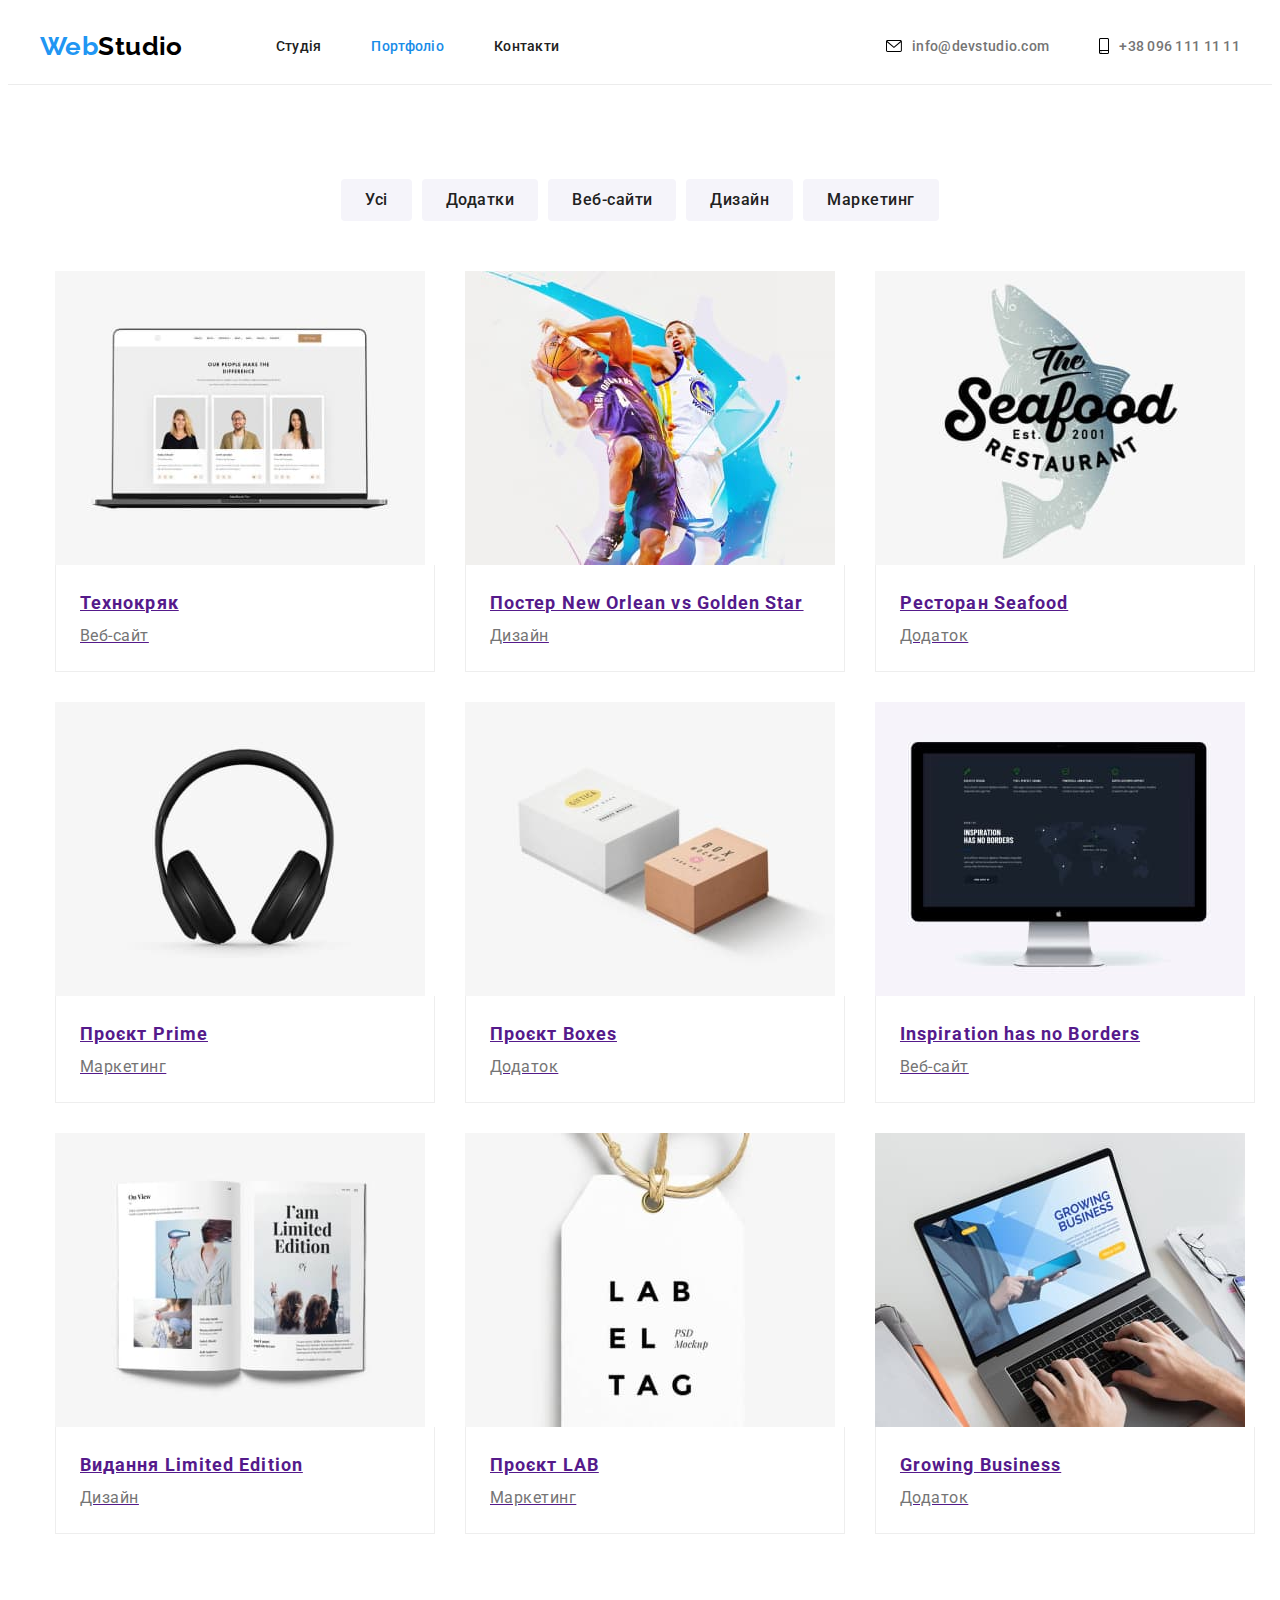
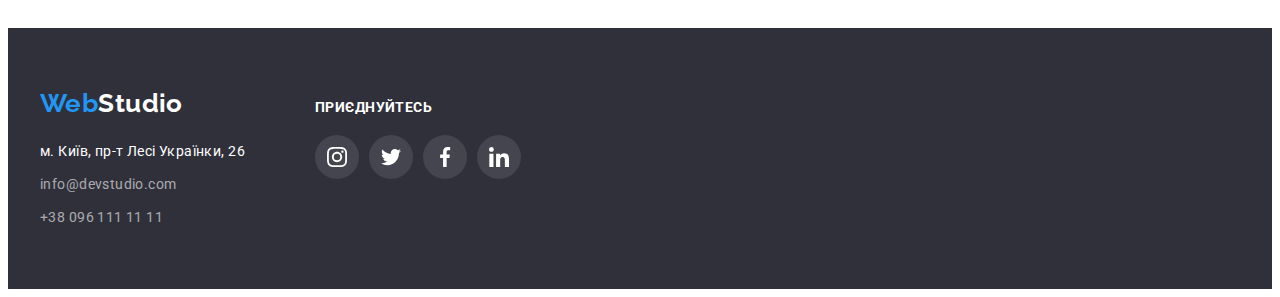
==== portfolio.html @ 4ae8505f "Initial commit" ====
<!DOCTYPE html>
<html lang="uk">
  <head>
    <meta charset="UTF-8" />
    <meta http-equiv="X-UA-Compatible" content="IE=edge" />
    <meta name="viewport" content="width=device-width, initial-scale=1.0" />
    <title>Portfolio</title>
    <link rel="preconnect" href="https://fonts.googleapis.com" />
    <link rel="preconnect" href="https://fonts.gstatic.com" crossorigin />
    <link
      href="https://fonts.googleapis.com/css2?family=Raleway:wght@700&family=Roboto:wght@400;500;700;900&display=swap"
      rel="stylesheet"
    />
    <link
      rel="stylesheet"
      href="https://cdnjs.cloudflare.com/ajax/libs/modern-normalize/1.1.0/modern-normalize.min.css"
      integrity="sha512-wpPYUAdjBVSE4KJnH1VR1HeZfpl1ub8YT/NKx4PuQ5NmX2tKuGu6U/JRp5y+Y8XG2tV+wKQpNHVUX03MfMFn9Q=="
      crossorigin="anonymous"
      referrerpolicy="no-referrer"
    />
    <link rel="stylesheet" href="./styles/styles.css" />
  </head>
  <body>
    <!-- Header -->

    <header class="header">
      <div class="container header-container">
        <a class="header-logo" lang="en" href="./index.html">
          <span class="web-logo">Web</span>Studio
        </a>
        <nav class="header-nav">
          <ul class="site-nav">
            <li class="site-nav-list">
              <a class="site-nav-item" href="./index.html">Студія</a>
            </li>
            <li class="site-nav-list">
              <a class="site-nav-item current" href="./portfolio.html"
                >Портфоліо</a
              >
            </li>
            <li class="site-nav-list">
              <a class="site-nav-item" href="">Контакти</a>
            </li>
          </ul>
        </nav>
        <ul class="header-contacts-list">
          <li class="header-contacts-item">
            <svg class="contacts-icon" width="16" height="12">
              <use href="./images/icons.svg#envelope"></use>
            </svg>
            <a class="header-email" href="mailto:info@devstudio.com"
              >info@devstudio.com</a
            >
          </li>
          <li class="header-contacts-item">
            <svg class="contacts-icon" width="10" height="16">
              <use href="./images/icons.svg#smartphone"></use>
            </svg>
            <a class="header-tel" href="tel:+380961111111">+38 096 111 11 11</a>
          </li>
        </ul>
      </div>
    </header>

    <!-- Menu -->

    <main class="portfolio-main-container">
      <section class="section section-projects">
        <div class="container projects-container">
          <h1 class="visually-hidden">portfolio-preview</h1>
          <div class="portfolio-filter">
            <ul class="portfolio-menu">
              <li class="portfolio-menu-item">
                <button class="button-portfolio" type="button">Усі</button>
              </li>
              <li class="portfolio-menu-item">
                <button class="button-portfolio" type="button">Додатки</button>
              </li>
              <li class="portfolio-menu-item">
                <button class="button-portfolio" type="button">
                  Веб-сайти
                </button>
              </li>
              <li class="portfolio-menu-item">
                <button class="button-portfolio" type="button">Дизайн</button>
              </li>
              <li class="portfolio-menu-item">
                <button class="button-portfolio" type="button">
                  Маркетинг
                </button>
              </li>
            </ul>
          </div>

          <!-- Gallery -->

          <div class="container porfolio-projects">
            <ul class="list-portfolio card-set">
              <li class="list-portfolio-item card-set-item">
                <a
                  class="list-portfolio-link"
                  href=""
                  rel="noopener noreferrer"
                >
                  <img
                    class="portfolio-img"
                    src="./images/techcrack.jpg"
                    alt="Laptop"
                  />
                  <div class="portfolio-card-description">
                    <h2 class="project-title">Технокряк</h2>
                    <p class="project-description">Веб-сайт</p>
                  </div>
                </a>
              </li>
              <li class="list-portfolio-item card-set-item">
                <a
                  class="list-portfolio-link"
                  href=""
                  rel="noopener noreferrer"
                >
                  <img
                    class="portfolio-img"
                    src="./images/posterneworlean.jpg"
                    alt="New Orlean team"
                  />
                  <div class="portfolio-card-description">
                    <h2 class="project-title">
                      Постер New Orlean vs Golden Star
                    </h2>
                    <p class="project-description">Дизайн</p>
                  </div>
                </a>
              </li>
              <li class="list-portfolio-item card-set-item">
                <a
                  class="list-portfolio-link"
                  href=""
                  rel="noopener noreferrer"
                >
                  <img
                    class="portfolio-img"
                    src="./images/seafood.jpg"
                    alt="Seafood Logo"
                  />
                  <div class="portfolio-card-description">
                    <h2 class="project-title">Ресторан Seafood</h2>
                    <p class="project-description">Додаток</p>
                  </div>
                </a>
              </li>
              <li class="list-portfolio-item card-set-item">
                <a
                  class="list-portfolio-link"
                  href=""
                  rel="noopener noreferrer"
                >
                  <img
                    class="portfolio-img"
                    src="./images/prime.jpg"
                    alt="Headphones"
                  />
                  <div class="portfolio-card-description">
                    <h2 class="project-title">Проєкт Prime</h2>
                    <p class="project-description">Маркетинг</p>
                  </div>
                </a>
              </li>
              <li class="list-portfolio-item card-set-item">
                <a
                  class="list-portfolio-link"
                  href=""
                  rel="noopener noreferrer"
                >
                  <img
                    class="portfolio-img"
                    src="./images/boxes.jpg"
                    alt="Boxes"
                  />
                  <div class="portfolio-card-description">
                    <h2 class="project-title">Проєкт Boxes</h2>
                    <p class="project-description">Додаток</p>
                  </div>
                </a>
              </li>
              <li class="list-portfolio-item card-set-item">
                <a
                  class="list-portfolio-link"
                  href=""
                  rel="noopener noreferrer"
                >
                  <img
                    class="portfolio-img"
                    src="./images/inspiration.jpg"
                    alt="Monitor"
                  />
                  <div class="portfolio-card-description">
                    <h2 class="project-title">Inspiration has no Borders</h2>
                    <p class="project-description">Веб-сайт</p>
                  </div>
                </a>
              </li>
              <li class="list-portfolio-item card-set-item">
                <a
                  class="list-portfolio-link"
                  href=""
                  rel="noopener noreferrer"
                >
                  <img
                    class="portfolio-img"
                    src="./images/booklimitededition.jpg"
                    alt="Book"
                  />
                  <div class="portfolio-card-description">
                    <h2 class="project-title">Видання Limited Edition</h2>
                    <p class="project-description">Дизайн</p>
                  </div>
                </a>
              </li>
              <li class="list-portfolio-item card-set-item">
                <a
                  class="list-portfolio-link"
                  href=""
                  rel="noopener noreferrer"
                >
                  <img
                    class="portfolio-img"
                    src="./images/lab.jpg"
                    alt="Lab Logo"
                  />
                  <div class="portfolio-card-description">
                    <h2 class="project-title">Проєкт LAB</h2>
                    <p class="project-description">Маркетинг</p>
                  </div>
                </a>
              </li>
              <li class="list-portfolio-item card-set-item">
                <a
                  class="list-portfolio-link"
                  href=""
                  rel="noopener noreferrer"
                >
                  <img
                    class="portfolio-img"
                    src="./images/growingbusiness.jpg"
                    alt="Appication"
                  />
                  <div class="portfolio-card-description">
                    <h2 class="project-title">Growing Business</h2>
                    <p class="project-description">Додаток</p>
                  </div>
                </a>
              </li>
            </ul>
          </div>
        </div>
      </section>
    </main>

    <!-- Footer -->

    <footer class="footer">
      <div class="container footer-container">
        <div class="footer-contacts">
          <a class="footer-logo" lang="en" href="./index.html">
            <span class="web-logo">Web</span>Studio</a
          >
          <address>
            <ul class="footer-list">
              <li class="list-studio footer-list-item">
                <a
                  class="footer-adress"
                  href="https://goo.gl/maps/SowUrspjPFDkWuth7"
                  target="_blank"
                  rel="noopener noreferrer nofollow"
                >
                  м. Київ, пр-т Лесі Українки, 26
                </a>
              </li>
              <li class="list-studio footer-list-item">
                <a class="footer-mail" href="mailto:info@devstudio.com"
                  >info@devstudio.com</a
                >
              </li>
              <li class="list-studio footer-list-item">
                <a class="footer-tel" href="tel:+380961111111"
                  >+38 096 111 11 11</a
                >
              </li>
            </ul>
          </address>
        </div>
        <div class="footer-connection-container">
          <h3 class="footer-connection-title">приєднуйтесь</h3>
          <ul class="socials-list">
            <li class="socials-item">
              <a
                class="socials-link"
                href="https://instagram.com"
                target="_blank"
                rel="noopener noreferrer"
                aria-label="Instagram icon"
              >
                <svg class="socials-icon" width="20" height="20">
                  <use href="./images/icons.svg#instagram-link"></use>
                </svg>
              </a>
            </li>
            <li class="socials-item">
              <a
                class="socials-link"
                href="https://twitter.com"
                aria-label="Twitter icon"
                target="_blank"
                rel="noopener noreferrer"
              >
                <svg class="socials-icon" width="20" height="20">
                  <use href="./images/icons.svg#twitter-link"></use>
                </svg>
              </a>
            </li>
            <li class="socials-item">
              <a
                class="socials-link"
                href="https://facebook.com"
                aria-label="Facebook icon"
                target="_blank"
                rel="noopener noreferrer"
              >
                <svg class="socials-icon" width="20" height="20">
                  <use href="./images/icons.svg#facebook-link"></use>
                </svg>
              </a>
            </li>
            <li class="socials-item">
              <a
                class="socials-link"
                href="https://linkedin.com"
                aria-label="LinkedIn icon"
                target="_blank"
                rel="noopener noreferrer"
              >
                <svg class="socials-icon" width="20" height="20">
                  <use href="./images/icons.svg#linkedin-link"></use>
                </svg>
              </a>
            </li>
          </ul>
        </div>
      </div>
    </footer>
  </body>
</html>
---- styles/styles.css ----
:root {
  --body-color: #212121;
  --main-title-color: #ffffff;
  --bg-color: #c4c4c4;
  --footer-bg-color: #2f303a;
  --hero-btn-color: #ffffff;
  --secondary-title-color: #ffffff;
  --secondary-btn-color: #212121;
  --secondary-btn-back-color: #f5f4fa;
  --link-decoration-color: #2196f3;
  --web-logo-color: #2196f3;
  --description-text: #757575;
  --link-active: #188ce8;
  --header-bottom-color: #ececec;
  --btn-box-shadow: 0px 4px 4px rgba(0, 0, 0, 0.15);
  --portfolio-border-color: #eeeeee;
  --footer-icon-color: #ffffff;
  --indent: 30px;
  --items: 3;
}

body {
  font-family: Roboto, sans-serif;
  font-size: 14px;
  letter-spacing: 0.03em;
  color: var(--body-color);
}

/*----------------------reset----------------------*/
.list-studio,
.list-portfolio,
.site-nav,
.site-nav-list,
.footer-list,
.header-contacts-list,
.portfolio-menu,
.portfolio-menu-item,
.about-us-list,
.cases-cards,
.team-list,
.clients-list,
.socials-list {
  list-style: none;
  margin: 0;
  padding: 0;
}

h1,
h2,
h3,
h4,
h5,
h6,
p {
  margin: 0;
}

img {
  display: block;
  max-width: 100%;
  height: auto;
}

.container {
  width: 1200px;
  padding: 0 15px;
  margin-left: auto;
  margin-right: auto;
}

.section {
  padding: 94px 0;
}

.visually-hidden {
  position: absolute;
  width: 1px;
  height: 1px;
  margin: -1px;
  border: 0;
  padding: 0;
  white-space: nowrap;
  clip-path: inset(100%);
  clip: rect(0 0 0 0);
  overflow: hidden;
}

/*----------------------HEADER----------------------*/
.header {
  border-bottom: 1px solid;
  border-color: var(--header-bottom-color);
}

.header-container {
  display: flex;
  justify-content: space-between;
  align-items: center;
}
.header-logo {
  margin-right: 93px;
  font-family: Raleway, sans-serif;
  font-weight: 700;
  font-size: 26px;
  line-height: calc(31 / 26);
  color: #000000;
  text-decoration: none;
}

.web-logo {
  color: var(--web-logo-color);
}
.header-nav {
  display: flex;
  align-items: center;
  justify-content: space-between;
}
.site-nav {
  display: flex;
}
.site-nav-list:not(:last-child) {
  margin-right: 50px;
}
.site-nav-item {
  display: block;
  padding-top: 30px;
  padding-bottom: 30px;
  color: var(--secondary-btn-color);
  font-weight: 500;
  line-height: calc(16 / 14);
  letter-spacing: 0.02em;
  text-decoration: none;
}
.current {
  color: var(--link-active);
}
.site-nav-item:hover,
.site-nav-item:focus,
.site-nav-item:active {
  color: var(--link-active);
}
.header-contacts-list {
  display: flex;
  margin-left: auto;
  padding: 0;
}

.header-contacts-item {
  display: flex;
  align-items: center;
}

.header-contacts-item:not(:last-child) {
  margin-right: 50px;
}
.header-email,
.header-tel {
  color: var(--description-text);
  text-decoration: none;
  font-size: 14px;
  font-weight: 500;
  line-height: calc(16 / 14);
  letter-spacing: 0.02em;
}

.contacts-icon {
  margin-right: 10px;
}
.header-contacts-item:hover,
.header-contacts-item:focus {
  fill: var(--link-decoration-color);
}

.header-email:hover,
.header-tel:hover,
.header-email:focus,
.header-tel:focus {
  color: var(--link-active);
}

/*----------------------Main-----------------*/
/* Hero */
.hero {
  max-width: 1600px;
  margin: 0 auto;
  padding: 200px 0;
  background-image: linear-gradient(
      to right,
      rgba(47, 48, 58, 0.4),
      rgba(47, 48, 58, 0.4)
    ),
    url(../images/hero-bg-img.jpg);
  background-repeat: no-repeat;
  background-position: center;
  background-size: cover;
  background-color: var(--bg-color);
}
.hero-title {
  width: 700px;
  margin: 0 auto;
  margin-bottom: 30px;
  color: var(--main-title-color);
  font-weight: 900;
  font-size: 44px;
  line-height: calc(60 / 44);
  text-align: center;
  letter-spacing: 0.06em;
  text-transform: uppercase;
}
.hero-button {
  display: block;
  font-size: 16px;
  line-height: calc(30 / 16);
  letter-spacing: 0.06em;
  font-weight: 700;
  min-width: 215px;
  padding: 10px 30px;
  margin: 0 auto;
  color: var(--hero-btn-color);
  background-color: var(--link-decoration-color);
  box-shadow: var(--btn-box-shadow);
  border-radius: 4px;
  border-color: transparent;
  cursor: pointer;
}

/* About us */

.about-us-list {
  display: flex;
}

.about-us-list-item::before {
  content: "";
  display: block;
  margin-bottom: 30px;
  height: 120px;
  background-repeat: no-repeat;
  background-position: center;
  background-color: #f5f4fa;
}

.icon-satellite::before {
  background-image: url(../images/satellite.svg);
}

.icon-clock::before {
  background-image: url(../images/clock.svg);
}

.icon-diagram::before {
  background-image: url(../images/diagram.svg);
}

.icon-astronaut::before {
  background-image: url(../images/astronaut.svg);
}

.about-us-list-item:not(:last-child) {
  margin-right: 30px;
}

.list-studio-title {
  margin-bottom: 10px;
  font-style: normal;
  font-size: 14px;
  line-height: calc(16 / 14);
  text-transform: uppercase;
}

.title-text {
  width: 270px;
  line-height: calc(24 / 14);
  color: var(--description-text);
}

.cases-section {
  display: flex;
  padding-top: 0;
}

.cases,
.team {
  margin-bottom: 50px;
  font-size: 36px;
  line-height: calc(42 / 36);
  text-align: center;
}

/* Team */

.team-section {
  display: flex;
  background-color: var(--secondary-btn-back-color);
}

.card-description {
  padding-top: 30px;
  padding-bottom: 30px;
}

.team-item {
  background-color: var(--main-title-color);
  --items: 4;
  border-radius: 0px 0px 4px 4px;
  box-shadow: 0px 1px 3px rgba(0, 0, 0, 0.12), 0px 1px 1px rgba(0, 0, 0, 0.14),
    0px 2px 1px rgba(0, 0, 0, 0.2);
}

.team-member {
  margin-bottom: 10px;
  font-weight: 500;
  font-size: 16px;
  line-height: calc(19 / 16);
  text-align: center;
}

.profession {
  margin-bottom: 16px;
  font-size: 16px;
  line-height: calc(19 / 16);
  text-align: center;
  color: var(--description-text);
}

/* Clients */

.client-title {
  margin-bottom: 50px;
  font-size: 36px;
  line-height: calc(42 / 36);
  text-align: center;
}
.clients-list {
  display: flex;
  justify-content: center;
  align-items: center;
  gap: 30px;
}

.clients-link {
  display: flex;
  align-items: center;
  justify-content: center;
  width: 170px;
  height: 92px;
  border: 1px solid #afb1b8;
  border-radius: 4px;
  fill: #afb1b8;
  background-color: var(--secondary-title-color);
}

.clients-link:hover,
.clients-link:focus {
  border: 1px solid;
  border-color: var(--link-active);
  fill: var(--link-decoration-color);
}

/* Socials links */

.socials-list {
  display: flex;
  justify-content: center;
  align-items: center;
  gap: 10px;
}

.socials-item {
  width: 44px;
  height: 44px;
}

.socials-link {
  display: flex;
  justify-content: center;
  align-items: center;
  width: 100%;
  height: 100%;
  border-radius: 50%;
  fill: #afb1b8;
}

.socials-link:hover,
.socials-link:focus {
  fill: var(--secondary-title-color);
  background-color: var(--link-decoration-color);
}

/* Buttons */

.hero-button:hover,
.hero-button:focus,
.hero-button:active {
  color: var(--hero-btn-color);
  background-color: var(--link-active);
  box-shadow: var(--btn-box-shadow);
  border-radius: 4px;
  border-color: transparent;
}

.button-portfolio {
  padding: 6px 22px;
  font-family: Roboto;
  font-weight: 500;
  font-size: 16px;
  line-height: calc(26 / 16);
  letter-spacing: 0.03em;
  color: var(--secondary-btn-color);
  background-color: var(--secondary-btn-back-color);
  border-radius: 4px;
  border-color: transparent;
}

.button-portfolio:hover,
.button-portfolio:focus {
  color: var(--hero-btn-color);
  background-color: var(--link-decoration-color);
  box-shadow: 0px 4px 4px rgba(0, 0, 0, 0.25);
  cursor: pointer;
}

/* Portfolio */
/* Portfolio menu */

.portfolio-filter {
  display: flex;
  justify-content: center;
  margin-bottom: 50px;
}
.portfolio-menu {
  display: flex;
}
.portfolio-menu-item:not(:last-child) {
  margin-right: 10px;
}

.list-portfolio-item {
  background: var(--secondary-title-color);
}

.list-portfolio-link {
  display: block;
}

.list-portfolio-link:hover {
  text-decoration: none;
  box-shadow: 0px 4px 4px rgba(0, 0, 0, 0.25);
}

/* Gallery */

.portfolio-card-description {
  padding: 20px 24px;
  border-right: 1px solid var(--portfolio-border-color);
  border-bottom: 1px solid var(--portfolio-border-color);
  border-left: 1px solid var(--portfolio-border-color);
}

.card-set {
  display: flex;
  flex-wrap: wrap;
  gap: var(--indent);
}
.card-set-item {
  flex-basis: calc(
    (100% - var(--indent) * (var(--items) - 1)) / (var(--items))
  );
}

.project-title {
  font-size: 18px;
  line-height: calc(36 / 18);
  letter-spacing: 0.06em;
}
.project-description {
  font-size: 16px;
  line-height: calc(30 / 16);
  letter-spacing: 0.03em;
  color: var(--description-text);
}

/*----------------------Footer-----------------*/
/*  */
.footer {
  padding: 60px 0px;
  background-color: var(--footer-bg-color);
}

.footer-container {
  display: flex;
  align-items: baseline;
}
.footer-contacts {
  margin-right: 70px;
}

.footer-logo {
  display: block;
  margin-bottom: 20px;
  font-family: Raleway, sans-serif;
  font-style: normal;
  font-weight: 700;
  font-size: 26px;
  line-height: calc(31 / 26);
  color: var(--main-title-color);
  text-decoration: none;
}

.footer-list-item:not(:last-child) {
  margin-bottom: 9px;
}

.footer-adress {
  font-style: normal;
  font-weight: 400;
  line-height: calc(24 / 14);
  color: var(--main-title-color);
}
.footer-adress {
  text-decoration: none;
}

.footer-mail,
.footer-tel {
  font-style: normal;
  font-weight: 400;
  line-height: calc(24 / 14);
  letter-spacing: 0.03em;
  color: rgba(255, 255, 255, 0.6);
  text-decoration: none;
}

.footer-adress:hover,
.footer-adress:focus,
.footer-mail:hover,
.footer-mail:focus,
.footer-tel:hover,
.footer-tel:focus {
  color: var(--web-logo-color);
}

.footer-connection-container {
  margin-right: auto;
}
.footer-connection-title {
  margin-bottom: 20px;
  font-size: 14px;
  line-height: calc(16 / 14);
  letter-spacing: 0.03em;
  text-transform: uppercase;
  color: var(--secondary-title-color);
}

.footer-connection-container .socials-item {
  display: flex;
  justify-content: center;
  align-items: center;
  width: 44px;
  height: 44px;
  border-radius: 50%;
  fill: var(--footer-icon-color);
  background-color: rgba(255, 255, 255, 0.1);
}

.footer-connection-container .socials-icon {
  fill: var(--footer-icon-color);
}
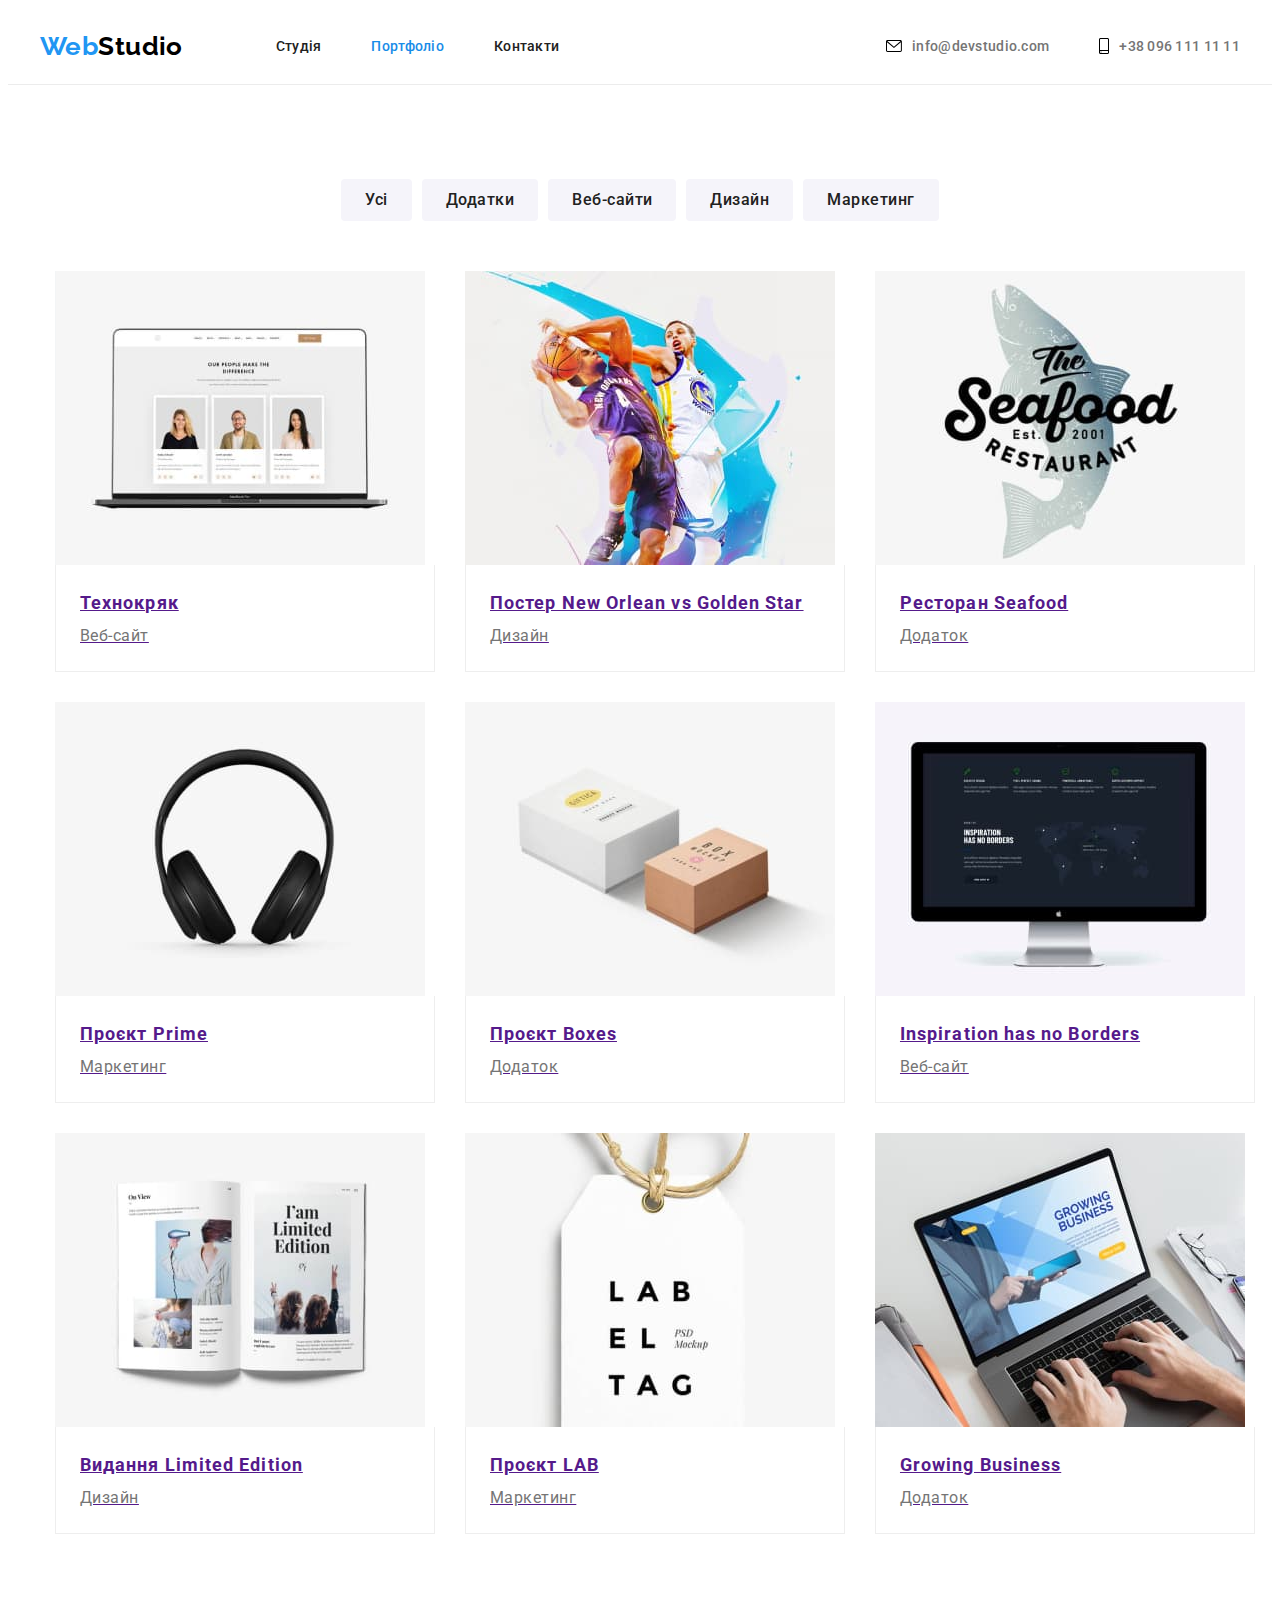
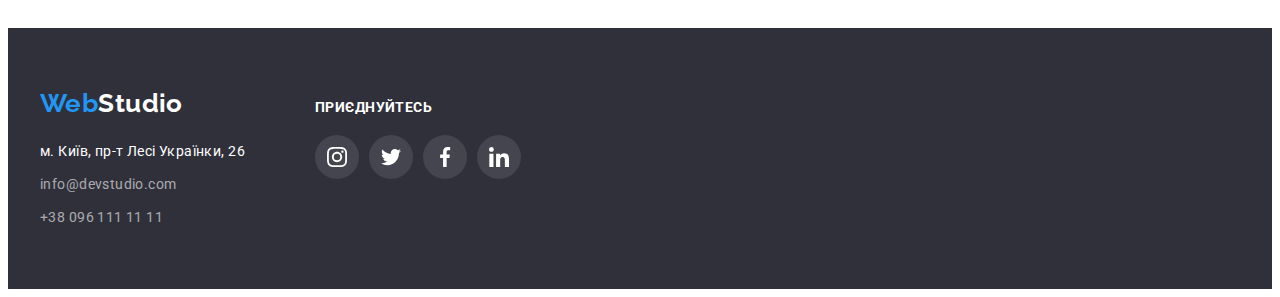
==== commit da110247: "hw5finished" ====
--- a/portfolio.html
+++ b/portfolio.html
@@ -102,11 +102,21 @@
                   href=""
                   rel="noopener noreferrer"
                 >
-                  <img
-                    class="portfolio-img"
-                    src="./images/techcrack.jpg"
-                    alt="Laptop"
-                  />
+                  <div class="overlay-thumb">
+                    <img
+                      class="portfolio-img"
+                      src="./images/techcrack.jpg"
+                      alt="Laptop"
+                    />
+                    <div class="overlay">
+                      <p class="overlay-text">
+                        Ресурс пропонує комплексні пропозиції з різним рівнем
+                        функціоналу та сервісів. Все це дозволить відвідувачу
+                        отримати вичерпні відомості про компанію чи приватну
+                        особу.
+                      </p>
+                    </div>
+                  </div>
                   <div class="portfolio-card-description">
                     <h2 class="project-title">Технокряк</h2>
                     <p class="project-description">Веб-сайт</p>
--- a/styles/styles.css
+++ b/styles/styles.css
@@ -117,10 +117,12 @@
 .site-nav {
   display: flex;
 }
+
 .site-nav-list:not(:last-child) {
   margin-right: 50px;
 }
 .site-nav-item {
+  position: relative;
   display: block;
   padding-top: 30px;
   padding-bottom: 30px;
@@ -129,7 +131,35 @@
   line-height: calc(16 / 14);
   letter-spacing: 0.02em;
   text-decoration: none;
-}
+  transition: color 300ms ease-out;
+}
+
+.site-nav-item::after {
+  content: "";
+  position: absolute;
+  left: 50%;
+  bottom: 0;
+
+  transform: translateX(-50%) scaleX(0.3);
+
+  display: block;
+  width: 110%;
+  height: 4px;
+
+  border-radius: 2px;
+  box-shadow: 0px 4px 4px rgba(0, 0, 0, 0.25);
+
+  background-color: var(--link-decoration-color);
+  opacity: 0;
+  transition: transform 300ms ease-out, opacity 300ms ease-out;
+}
+
+.site-nav-item:hover::after,
+.site-nav-item:focus::after {
+  transform: translateX(-50%) scaleX(1);
+  opacity: 1;
+}
+
 .current {
   color: var(--link-active);
 }
@@ -208,19 +238,27 @@
 }
 .hero-button {
   display: block;
+  margin: 0 auto;
+  padding: 10px 30px;
+
   font-size: 16px;
   line-height: calc(30 / 16);
   letter-spacing: 0.06em;
   font-weight: 700;
   min-width: 215px;
-  padding: 10px 30px;
-  margin: 0 auto;
+
   color: var(--hero-btn-color);
   background-color: var(--link-decoration-color);
   box-shadow: var(--btn-box-shadow);
   border-radius: 4px;
   border-color: transparent;
   cursor: pointer;
+
+  transition-property: color, background-color;
+  transition-duration: 300ms;
+  transition-timing-function: ease-out;
+
+  transition: color 300ms ease-out, background-color 300ms ease-out;
 }
 
 /* About us */
@@ -449,6 +487,40 @@
 
 /* Gallery */
 
+.overlay-thumb {
+  position: relative;
+  overflow: hidden;
+}
+
+.overlay {
+  position: absolute;
+  top: 0;
+  left: 0;
+  transform: translateX(-100%);
+
+  width: 100%;
+  height: 100%;
+  padding: 63px 24px;
+  display: flex;
+  align-items: center;
+  color: #ffffff;
+  background-color: rgba(33, 150, 243, 0.9);
+  backdrop-filter: blur(2px);
+  transition: transform 300ms ease-out;
+}
+
+.overlay-text {
+  width: 322px;
+  height: 168px;
+  text-align: left;
+  font-size: 18px;
+  line-height: calc(28 / 18);
+  letter-spacing: 0.03em;
+}
+.list-portfolio-item:hover .overlay {
+  transform: translateY(0);
+}
+
 .portfolio-card-description {
   padding: 20px 24px;
   border-right: 1px solid var(--portfolio-border-color);
@@ -480,7 +552,7 @@
 }
 
 /*----------------------Footer-----------------*/
-/*  */
+
 .footer {
   padding: 60px 0px;
   background-color: var(--footer-bg-color);
@@ -565,3 +637,59 @@
 .footer-connection-container .socials-icon {
   fill: var(--footer-icon-color);
 }
+
+/* Modal window */
+.backdrop {
+  position: fixed;
+  top: 0;
+  left: 0;
+  z-index: 100;
+
+  display: flex;
+  align-items: center;
+  justify-content: center;
+  width: 100%;
+  height: 100%;
+
+  background-color: rgb(0, 0, 0, 0.2);
+  backdrop-filter: blur(1px);
+
+  transition: opacity 150ms linear, visibility 150ms linear;
+}
+
+.backdrop.is-hidden {
+  opacity: 0;
+  visibility: hidden;
+  pointer-events: none;
+}
+
+.modal {
+  position: relative;
+  width: 530px;
+  height: 580px;
+
+  background-color: #fff;
+  box-shadow: (0px 4px 4px rgba(0, 0, 0, 0.25));
+
+  animation-duration: 0.6s;
+  animation-fill-mode: both;
+  animation-timing-function: ease-out;
+}
+
+.modal-btn {
+  position: absolute;
+  top: 19px;
+  right: 8px;
+
+  display: inline-flex;
+  align-items: center;
+  justify-content: center;
+  padding: 6px;
+
+  width: 30px;
+  height: 30px;
+  background-color: transparent;
+  border-radius: 50%;
+  border: 1px solid rgba(0, 0, 0, 0.1);
+  cursor: pointer;
+}
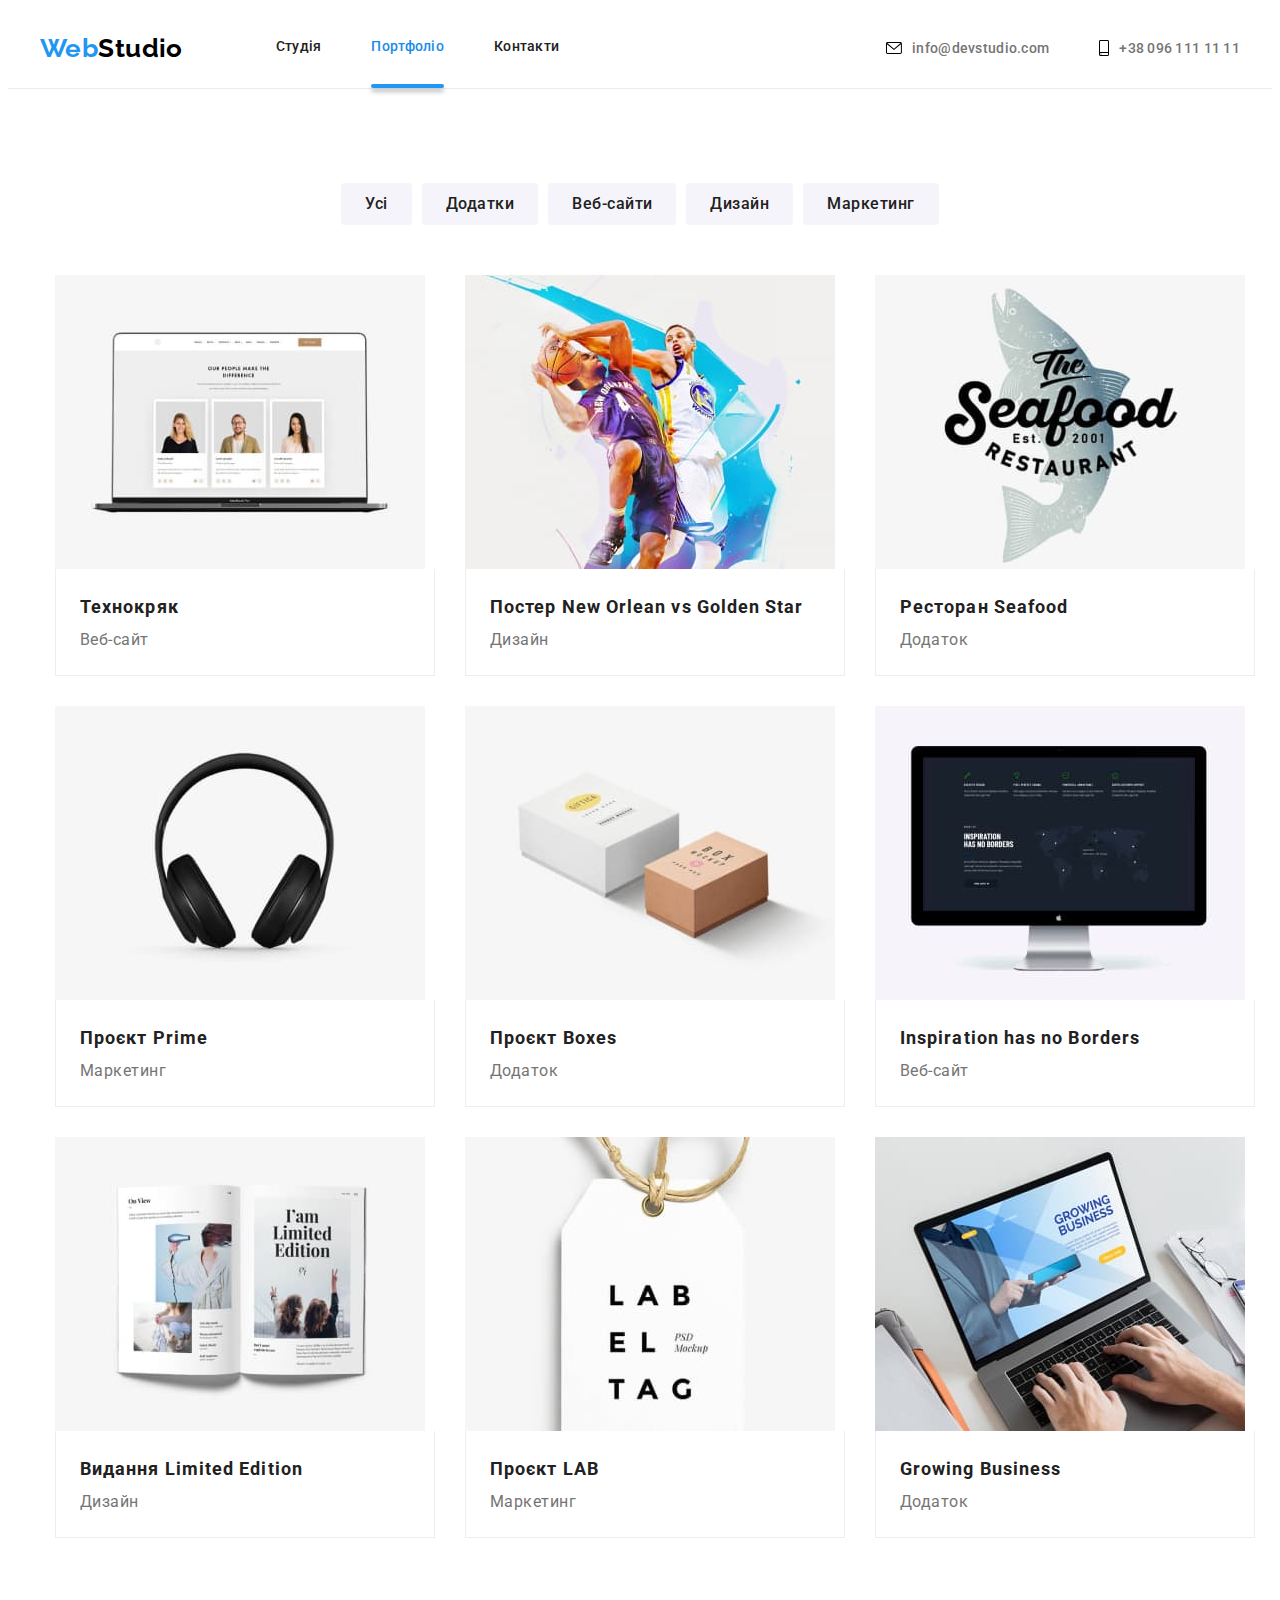
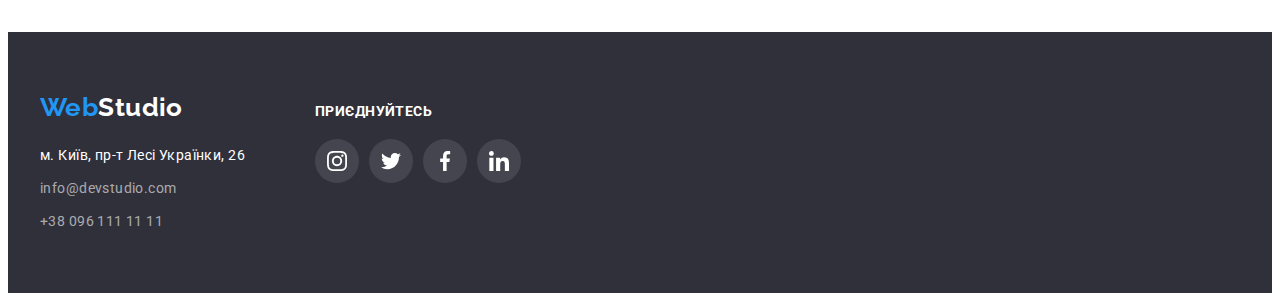
==== commit 0b2953cd: "hw5amd" ====
--- a/portfolio.html
+++ b/portfolio.html
@@ -33,8 +33,8 @@
             <li class="site-nav-list">
               <a class="site-nav-item" href="./index.html">Студія</a>
             </li>
-            <li class="site-nav-list">
-              <a class="site-nav-item current" href="./portfolio.html"
+            <li class="site-nav-list current">
+              <a class="site-nav-item current-item" href="./portfolio.html"
                 >Портфоліо</a
               >
             </li>
@@ -129,11 +129,20 @@
                   href=""
                   rel="noopener noreferrer"
                 >
-                  <img
-                    class="portfolio-img"
-                    src="./images/posterneworlean.jpg"
-                    alt="New Orlean team"
-                  />
+                  <div class="overlay-thumb">
+                    <img
+                      class="portfolio-img"
+                      src="./images/posterneworlean.jpg"
+                      alt="New Orlean team"
+                    />
+                    <div class="overlay">
+                      <p class="overlay-text">
+                        Lorem ipsum dolor sit amet, consectetur adipisicing
+                        elit. Qui ex distinctio, quisquam temporibus natus sed?
+                        Cumque labore delectus consequuntur excepturi.
+                      </p>
+                    </div>
+                  </div>
                   <div class="portfolio-card-description">
                     <h2 class="project-title">
                       Постер New Orlean vs Golden Star
@@ -148,11 +157,20 @@
                   href=""
                   rel="noopener noreferrer"
                 >
-                  <img
-                    class="portfolio-img"
-                    src="./images/seafood.jpg"
-                    alt="Seafood Logo"
-                  />
+                  <div class="overlay-thumb">
+                    <img
+                      class="portfolio-img"
+                      src="./images/seafood.jpg"
+                      alt="Seafood Logo"
+                    />
+                    <div class="overlay">
+                      <p class="overlay-text">
+                        Lorem ipsum dolor sit amet consectetur, adipisicing
+                        elit. Cupiditate omnis fuga voluptatum mollitia autem
+                        reiciendis doloremque neque error provident in.
+                      </p>
+                    </div>
+                  </div>
                   <div class="portfolio-card-description">
                     <h2 class="project-title">Ресторан Seafood</h2>
                     <p class="project-description">Додаток</p>
@@ -165,11 +183,20 @@
                   href=""
                   rel="noopener noreferrer"
                 >
-                  <img
-                    class="portfolio-img"
-                    src="./images/prime.jpg"
-                    alt="Headphones"
-                  />
+                  <div class="overlay-thumb">
+                    <img
+                      class="portfolio-img"
+                      src="./images/prime.jpg"
+                      alt="Headphones"
+                    />
+                    <div class="overlay">
+                      <p class="overlay-text">
+                        Lorem ipsum dolor sit amet consectetur adipisicing elit.
+                        Vel aut iure beatae non illum officiis temporibus,
+                        doloribus quo numquam saepe.
+                      </p>
+                    </div>
+                  </div>
                   <div class="portfolio-card-description">
                     <h2 class="project-title">Проєкт Prime</h2>
                     <p class="project-description">Маркетинг</p>
@@ -182,11 +209,20 @@
                   href=""
                   rel="noopener noreferrer"
                 >
-                  <img
-                    class="portfolio-img"
-                    src="./images/boxes.jpg"
-                    alt="Boxes"
-                  />
+                  <div class="overlay-thumb">
+                    <img
+                      class="portfolio-img"
+                      src="./images/boxes.jpg"
+                      alt="Boxes"
+                    />
+                    <div class="overlay">
+                      <p class="overlay-text">
+                        Lorem ipsum dolor sit amet, consectetur adipisicing
+                        elit. Non soluta expedita earum natus doloremque! Cum
+                        cupiditate expedita saepe id dolorem?
+                      </p>
+                    </div>
+                  </div>
                   <div class="portfolio-card-description">
                     <h2 class="project-title">Проєкт Boxes</h2>
                     <p class="project-description">Додаток</p>
@@ -199,11 +235,20 @@
                   href=""
                   rel="noopener noreferrer"
                 >
-                  <img
-                    class="portfolio-img"
-                    src="./images/inspiration.jpg"
-                    alt="Monitor"
-                  />
+                  <div class="overlay-thumb">
+                    <img
+                      class="portfolio-img"
+                      src="./images/inspiration.jpg"
+                      alt="Monitor"
+                    />
+                    <div class="overlay">
+                      <p class="overlay-text">
+                        Lorem ipsum dolor sit amet consectetur adipisicing elit.
+                        Recusandae nobis illum saepe magni quam impedit
+                        exercitationem nihil id a expedita.
+                      </p>
+                    </div>
+                  </div>
                   <div class="portfolio-card-description">
                     <h2 class="project-title">Inspiration has no Borders</h2>
                     <p class="project-description">Веб-сайт</p>
@@ -216,11 +261,19 @@
                   href=""
                   rel="noopener noreferrer"
                 >
-                  <img
-                    class="portfolio-img"
-                    src="./images/booklimitededition.jpg"
-                    alt="Book"
-                  />
+                  <div class="overlay-thumb">
+                    <img
+                      class="portfolio-img"
+                      src="./images/booklimitededition.jpg"
+                      alt="Book"
+                    />
+                    <div class="overlay">
+                      <p class="overlay-text"></p>
+                      Lorem ipsum dolor sit amet consectetur adipisicing elit.
+                      Odit eum maxime velit eligendi laboriosam dolorem placeat
+                      voluptatibus voluptas fugiat cum.
+                    </div>
+                  </div>
                   <div class="portfolio-card-description">
                     <h2 class="project-title">Видання Limited Edition</h2>
                     <p class="project-description">Дизайн</p>
@@ -233,11 +286,19 @@
                   href=""
                   rel="noopener noreferrer"
                 >
-                  <img
-                    class="portfolio-img"
-                    src="./images/lab.jpg"
-                    alt="Lab Logo"
-                  />
+                  <div class="overlay-thumb">
+                    <img
+                      class="portfolio-img"
+                      src="./images/lab.jpg"
+                      alt="Lab Logo"
+                    />
+                    <div class="overlay">
+                      <p class="overlay-text"></p>
+                      Lorem ipsum dolor, sit amet consectetur adipisicing elit.
+                      Totam asperiores placeat quidem reprehenderit, esse unde.
+                      Expedita eaque perspiciatis iste. Odio.
+                    </div>
+                  </div>
                   <div class="portfolio-card-description">
                     <h2 class="project-title">Проєкт LAB</h2>
                     <p class="project-description">Маркетинг</p>
@@ -250,11 +311,19 @@
                   href=""
                   rel="noopener noreferrer"
                 >
-                  <img
-                    class="portfolio-img"
-                    src="./images/growingbusiness.jpg"
-                    alt="Appication"
-                  />
+                  <div class="overlay-thumb">
+                    <img
+                      class="portfolio-img"
+                      src="./images/growingbusiness.jpg"
+                      alt="Appication"
+                    />
+                    <div class="overlay">
+                      <p class="overlay-text"></p>
+                      Lorem ipsum dolor sit amet consectetur adipisicing elit.
+                      Ab hic laboriosam, molestias autem id eveniet ullam
+                      voluptatum quisquam voluptate quis!
+                    </div>
+                  </div>
                   <div class="portfolio-card-description">
                     <h2 class="project-title">Growing Business</h2>
                     <p class="project-description">Додаток</p>
--- a/styles/styles.css
+++ b/styles/styles.css
@@ -122,7 +122,7 @@
   margin-right: 50px;
 }
 .site-nav-item {
-  position: relative;
+  /* position: relative; */
   display: block;
   padding-top: 30px;
   padding-bottom: 30px;
@@ -131,38 +131,28 @@
   line-height: calc(16 / 14);
   letter-spacing: 0.02em;
   text-decoration: none;
-  transition: color 300ms ease-out;
-}
-
-.site-nav-item::after {
+  transition: color 250msms cubic-bezier(0.4, 0, 0.2, 1);
+}
+
+.current-item {
+  color: var(--link-active);
+}
+
+.current::after {
   content: "";
-  position: absolute;
-  left: 50%;
-  bottom: 0;
-
-  transform: translateX(-50%) scaleX(0.3);
 
   display: block;
-  width: 110%;
+  width: 100%;
   height: 4px;
 
   border-radius: 2px;
   box-shadow: 0px 4px 4px rgba(0, 0, 0, 0.25);
 
   background-color: var(--link-decoration-color);
-  opacity: 0;
-  transition: transform 300ms ease-out, opacity 300ms ease-out;
-}
-
-.site-nav-item:hover::after,
-.site-nav-item:focus::after {
-  transform: translateX(-50%) scaleX(1);
-  opacity: 1;
-}
-
-.current {
-  color: var(--link-active);
-}
+  transition: transform 250ms cubic-bezier(0.4, 0, 0.2, 1),
+    opacity 250ms cubic-bezier(0.4, 0, 0.2, 1);
+}
+
 .site-nav-item:hover,
 .site-nav-item:focus,
 .site-nav-item:active {
@@ -184,12 +174,14 @@
 }
 .header-email,
 .header-tel {
-  color: var(--description-text);
+  position: relative;
   text-decoration: none;
   font-size: 14px;
   font-weight: 500;
   line-height: calc(16 / 14);
   letter-spacing: 0.02em;
+  color: var(--description-text);
+  transition: color 250ms cubic-bezier(0.4, 0, 0.2, 1);
 }
 
 .contacts-icon {
@@ -256,9 +248,10 @@
 
   transition-property: color, background-color;
   transition-duration: 300ms;
-  transition-timing-function: ease-out;
-
-  transition: color 300ms ease-out, background-color 300ms ease-out;
+  transition-timing-function: cubic-bezier(0.4, 0, 0.2, 1);
+
+  transition: color 250ms cubic-bezier(0.4, 0, 0.2, 1),
+    background-color 250ms cubic-bezier(0.4, 0, 0.2, 1);
 }
 
 /* About us */
@@ -296,6 +289,30 @@
 .about-us-list-item:not(:last-child) {
   margin-right: 30px;
 }
+.list-studio {
+  position: relative;
+}
+.list-studio-thumb {
+  position: absolute;
+  bottom: 0;
+  left: 0;
+  width: 100%;
+  height: 70px;
+  display: flex;
+  justify-content: center;
+  align-items: center;
+
+  background-color: rgba(47, 48, 58, 0.8);
+}
+
+.list-studio-thumb-description {
+  font-size: 14px;
+  line-height: 16px;
+  text-align: center;
+  letter-spacing: 0.03em;
+  text-transform: uppercase;
+  color: var(--secondary-title-color);
+}
 
 .list-studio-title {
   margin-bottom: 10px;
@@ -416,6 +433,7 @@
   height: 100%;
   border-radius: 50%;
   fill: #afb1b8;
+  transition: fill 250ms cubic-bezier(0.4, 0, 0.2, 1);
 }
 
 .socials-link:hover,
@@ -478,6 +496,7 @@
 
 .list-portfolio-link {
   display: block;
+  text-decoration: none;
 }
 
 .list-portfolio-link:hover {
@@ -496,7 +515,7 @@
   position: absolute;
   top: 0;
   left: 0;
-  transform: translateX(-100%);
+  transform: translateY(100%);
 
   width: 100%;
   height: 100%;
@@ -506,7 +525,7 @@
   color: #ffffff;
   background-color: rgba(33, 150, 243, 0.9);
   backdrop-filter: blur(2px);
-  transition: transform 300ms ease-out;
+  transition: transform 250ms cubic-bezier(0.4, 0, 0.2, 1);
 }
 
 .overlay-text {
@@ -543,6 +562,7 @@
   font-size: 18px;
   line-height: calc(36 / 18);
   letter-spacing: 0.06em;
+  color: var(--body-color);
 }
 .project-description {
   font-size: 16px;
@@ -632,6 +652,7 @@
   border-radius: 50%;
   fill: var(--footer-icon-color);
   background-color: rgba(255, 255, 255, 0.1);
+  transition: fill;
 }
 
 .footer-connection-container .socials-icon {
@@ -673,7 +694,7 @@
 
   animation-duration: 0.6s;
   animation-fill-mode: both;
-  animation-timing-function: ease-out;
+  animation-timing-function: cubic-bezier(0.4, 0, 0.2, 1);
 }
 
 .modal-btn {
